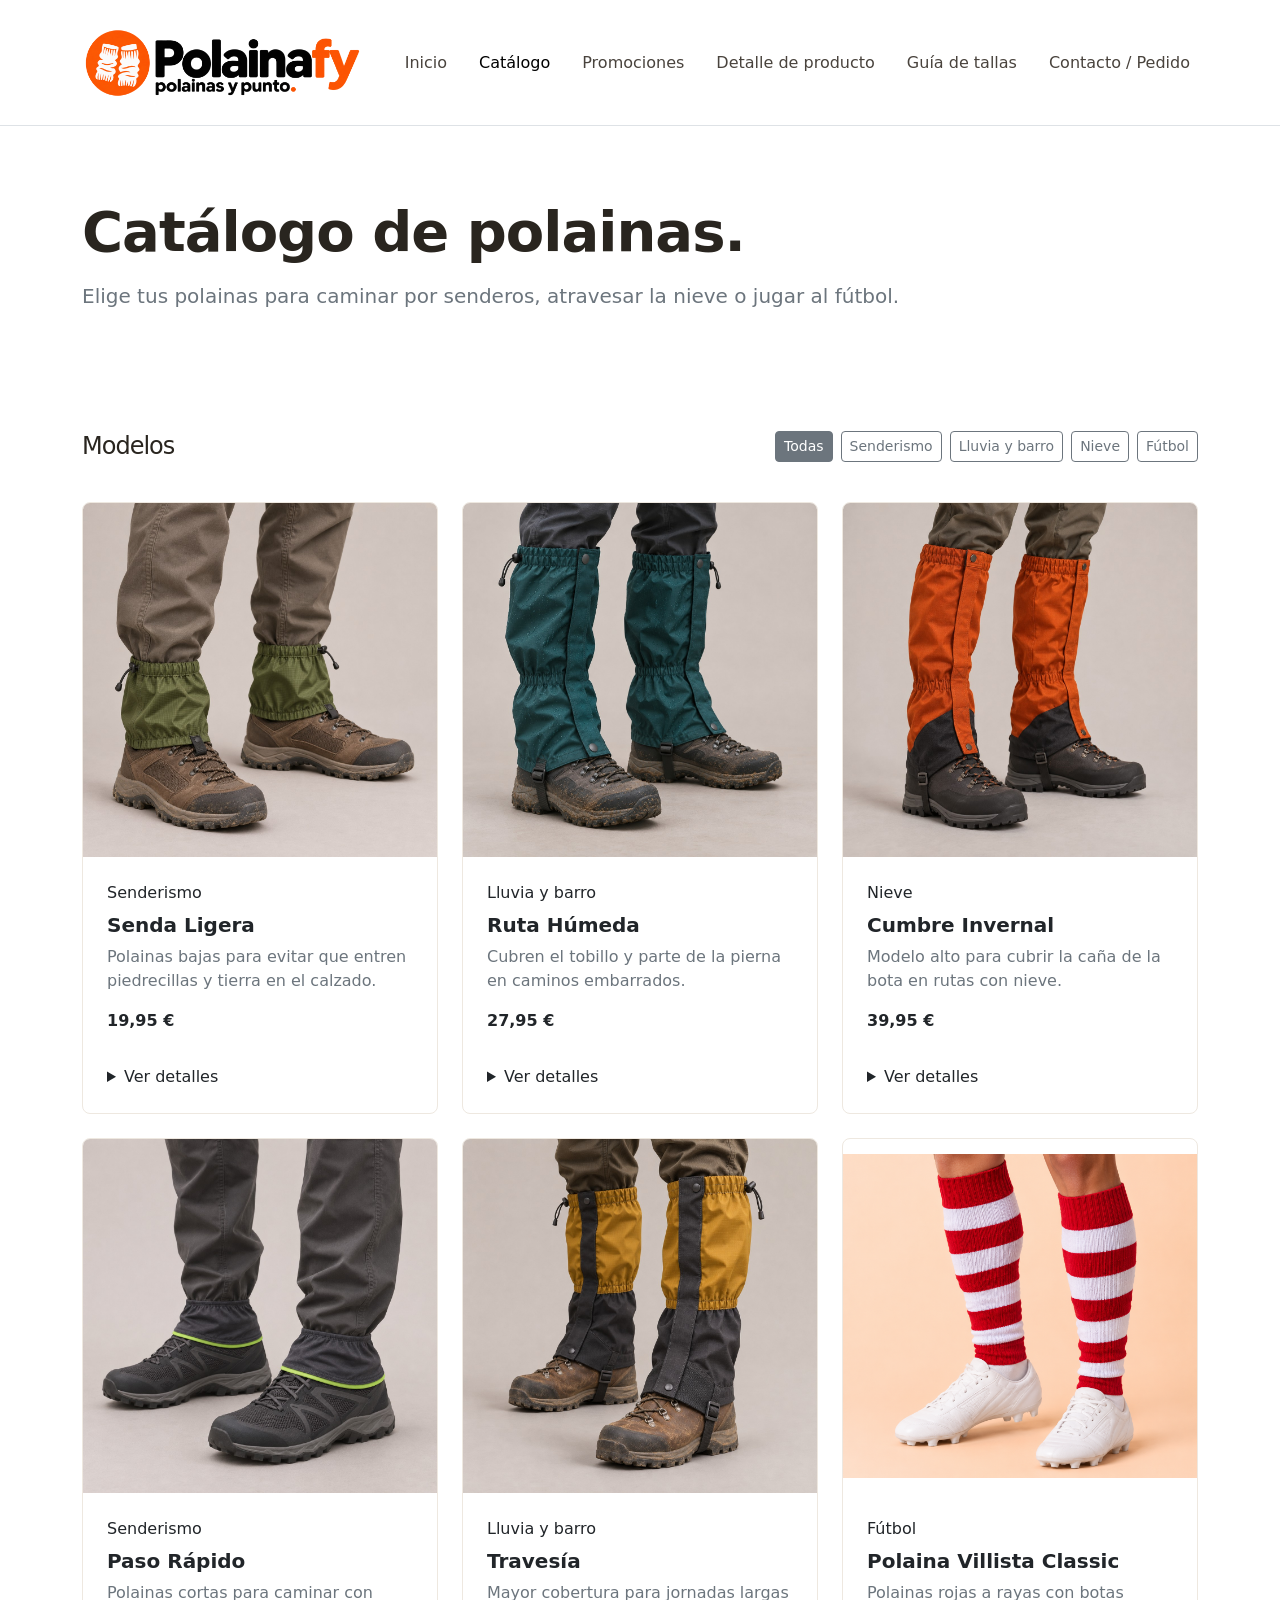
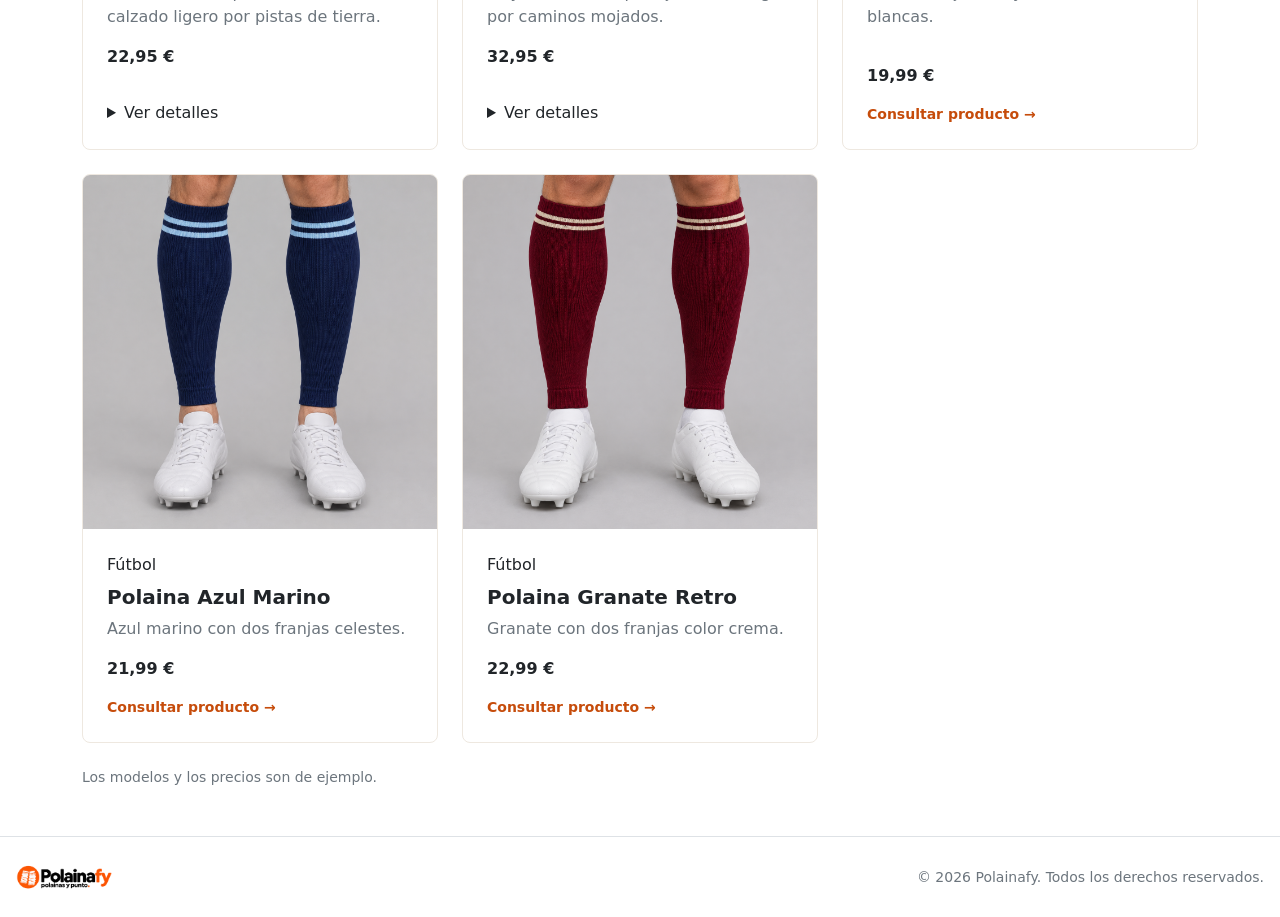
==== catalogo.html @ 109e3197 "Add scratch card functionality to promociones.js - Implemented a scratch card feature that reveals a" ====
<!DOCTYPE html>
<html lang="es">
<head>
  <meta charset="UTF-8">
  <meta name="viewport" content="width=device-width, initial-scale=1">
  <meta name="description" content="Catálogo de polainas Polainafy para senderismo, lluvia, nieve y fútbol.">
  <title>Catálogo de polainas | Polainafy</title>
  <link href="https://cdn.jsdelivr.net/npm/bootstrap@5.3.3/dist/css/bootstrap.min.css" rel="stylesheet">
  <link href="css/style.css" rel="stylesheet">

</head>
<body>
  <nav class="navbar navbar-expand-md bg-white border-bottom">
    <div class="container py-2">
      <img src="img/polainafylogo.png" alt="" class="h-25 w-25">
      <button class="navbar-toggler" type="button" data-bs-toggle="collapse" data-bs-target="#menu" aria-controls="menu" aria-expanded="false" aria-label="Abrir menú"><span class="navbar-toggler-icon"></span></button>
      <div class="collapse navbar-collapse" id="menu">
        <ul class="navbar-nav ms-auto align-items-md-center gap-md-3">
          <li class="nav-item"><a class="nav-link" href="index.html">Inicio</a></li>
          <li class="nav-item"><a class="nav-link active" aria-current="page" href="catalogo.html">Catálogo</a></li>
          <li class="nav-item"><a class="nav-link" href="promociones.html">Promociones</a></li>
          <li class="nav-item"><a class="nav-link" href="producto.html">Detalle de producto</a></li>
          <li class="nav-item"><a class="nav-link" href="guiadetallas.html">Guía de tallas</a></li>
          <li class="nav-item"><a class="nav-link" href="contacto.html">Contacto / Pedido</a></li>
        </ul>
      </div>
    </div>
  </nav>

  <main class="catalogo">
    <header class="cabecera-catalogo py-5">
      <div class="container py-md-4">
        <h1 class="display-4 fw-bold mb-3">Catálogo de <span class="acento">polainas.</span></h1>
        <p class="introduccion lead text-secondary mb-0">
          Elige tus polainas para caminar por senderos, atravesar la nieve o jugar al fútbol.
        </p>
      </div>
    </header>

    <section class="container py-5" aria-labelledby="modelos">
      <div class="controles pb-3 mb-4 d-flex flex-wrap align-items-center justify-content-between gap-3">
        <h2 id="modelos" class="h4 mb-0">Modelos</h2>
        <div id="filtros" role="group" aria-label="Filtrar modelos por actividad" hidden>
          <div class="d-flex flex-wrap gap-2">
            <button class="btn btn-sm btn-outline-secondary filtro active" type="button" data-filtro="todos" aria-pressed="true">Todas</button>
            <button class="btn btn-sm btn-outline-secondary filtro" type="button" data-filtro="senderismo" aria-pressed="false">Senderismo</button>
            <button class="btn btn-sm btn-outline-secondary filtro" type="button" data-filtro="lluvia" aria-pressed="false">Lluvia y barro</button>
            <button class="btn btn-sm btn-outline-secondary filtro" type="button" data-filtro="nieve" aria-pressed="false">Nieve</button>
            <button class="btn btn-sm btn-outline-secondary filtro" type="button" data-filtro="futbol" aria-pressed="false">Fútbol</button>
          </div>
        </div>
      </div>
      <p id="resultado-filtro" class="visually-hidden" role="status"></p>


      <div class="row row-cols-1 row-cols-sm-2 row-cols-lg-3 g-4">
        <div class="col" data-terreno="senderismo">
          <article class="card h-100">
            <div class="foto-producto ratio ratio-1x1">
              <img class="object-fit-contain" src="img/senda-ligera.jpg" alt="Polainas bajas verde oliva sobre zapatillas de montaña marrones" loading="lazy">
            </div>
            <div class="card-body p-4 d-flex flex-column">
              <p class="tipo mb-2">Senderismo</p>
              <h3 class="h5 fw-bold">Senda Ligera</h3>
              <p class="text-secondary">Polainas bajas para evitar que entren piedrecillas y tierra en el calzado.</p>
              <p class="precio fw-bold mt-auto mb-3">19,95 €</p>
              <details class="pt-3">
                <summary>Ver detalles</summary>
                <p class="text-secondary small mt-2 mb-0">Pensadas para rutas cortas por senderos secos con zapatillas de montaña.</p>
              </details>
            </div>
          </article>
        </div>

        <div class="col" data-terreno="lluvia">
          <article class="card h-100">
            <div class="foto-producto ratio ratio-1x1">
              <img class="object-fit-contain" src="img/ruta-humeda.jpg" alt="Polainas verde petróleo con gotas de agua sobre botas de senderismo" loading="lazy">
            </div>
            <div class="card-body p-4 d-flex flex-column">
              <p class="tipo mb-2">Lluvia y barro</p>
              <h3 class="h5 fw-bold">Ruta Húmeda</h3>
              <p class="text-secondary">Cubren el tobillo y parte de la pierna en caminos embarrados.</p>
              <p class="precio fw-bold mt-auto mb-3">27,95 €</p>
              <details class="pt-3">
                <summary>Ver detalles</summary>
                <p class="text-secondary small mt-2 mb-0">Recomendadas para senderos con charcos o hierba mojada. Se colocan sobre la parte superior de la bota.</p>
              </details>
            </div>
          </article>
        </div>

        <div class="col" data-terreno="nieve">
          <article class="card h-100">
            <div class="foto-producto ratio ratio-1x1">
              <img class="object-fit-contain" src="img/cumbre-invernal.jpg" alt="Polainas altas naranjas con refuerzos negros sobre botas de montaña" loading="lazy">
            </div>
            <div class="card-body p-4 d-flex flex-column">
              <p class="tipo mb-2">Nieve</p>
              <h3 class="h5 fw-bold">Cumbre Invernal</h3>
              <p class="text-secondary">Modelo alto para cubrir la caña de la bota en rutas con nieve.</p>
              <p class="precio fw-bold mt-auto mb-3">39,95 €</p>
              <details class="pt-3">
                <summary>Ver detalles</summary>
                <p class="text-secondary small mt-2 mb-0">La cobertura alta ayuda a mantener la nieve fuera de la bota al caminar.</p>
              </details>
            </div>
          </article>
        </div>

        <div class="col" data-terreno="senderismo">
          <article class="card h-100">
            <div class="foto-producto ratio ratio-1x1">
              <img class="object-fit-contain" src="img/paso-rapido.jpg" alt="Polainas cortas de color grafito con ribete lima sobre zapatillas de trail" loading="lazy">
            </div>
            <div class="card-body p-4 d-flex flex-column">
              <p class="tipo mb-2">Senderismo</p>
              <h3 class="h5 fw-bold">Paso Rápido</h3>
              <p class="text-secondary">Polainas cortas para caminar con calzado ligero por pistas de tierra.</p>
              <p class="precio fw-bold mt-auto mb-3">22,95 €</p>
              <details class="pt-3">
                <summary>Ver detalles</summary>
                <p class="text-secondary small mt-2 mb-0">Su perfil bajo cubre la abertura de la zapatilla y deja libre la parte superior del tobillo.</p>
              </details>
            </div>
          </article>
        </div>

        <div class="col" data-terreno="lluvia">
          <article class="card h-100">
            <div class="foto-producto ratio ratio-1x1">
              <img class="object-fit-contain" src="img/travesia.jpg" alt="Polainas largas de color ocre y gris sobre botas de cuero" loading="lazy">
            </div>
            <div class="card-body p-4 d-flex flex-column">
              <p class="tipo mb-2">Lluvia y barro</p>
              <h3 class="h5 fw-bold">Travesía</h3>
              <p class="text-secondary">Mayor cobertura para jornadas largas por caminos mojados.</p>
              <p class="precio fw-bold mt-auto mb-3">32,95 €</p>
              <details class="pt-3">
                <summary>Ver detalles</summary>
                <p class="text-secondary small mt-2 mb-0">Cubre la caña de la bota y la parte baja del pantalón en rutas con vegetación húmeda.</p>
              </details>
            </div>
          </article>
        </div>
        <div class="col" data-terreno="futbol">
          <article class="card h-100">
            <div class="foto-producto ratio ratio-1x1">
              <img class="object-fit-contain" src="img/Polainas Rayadas Rojas con Botas Blancas.png" alt="Polainas rojas a rayas con botas blancas." loading="lazy">
            </div>
            <div class="card-body p-4 d-flex flex-column">
              <p class="tipo mb-2">Fútbol</p>
              <h3 class="h5 fw-bold">Polaina Villista Classic</h3>
              <p class="text-secondary">Polainas rojas a rayas con botas blancas.</p>
              <p class="precio fw-bold mt-auto mb-3">19,99 €</p>
              <a href="producto.html" class="enlace">Consultar producto <span aria-hidden="true">→</span></a>
            </div>
          </article>
        </div>

        <div class="col" data-terreno="futbol">
          <article class="card h-100">
            <div class="foto-producto ratio ratio-1x1">
              <img class="object-fit-contain" src="img/polaina-azul-marino.png" alt="Azul marino con dos franjas celestes." loading="lazy">
            </div>
            <div class="card-body p-4 d-flex flex-column">
              <p class="tipo mb-2">Fútbol</p>
              <h3 class="h5 fw-bold">Polaina Azul Marino</h3>
              <p class="text-secondary">Azul marino con dos franjas celestes.</p>
              <p class="precio fw-bold mt-auto mb-3">21,99 €</p>
              <a href="producto-azul-marino.html" class="enlace">Consultar producto <span aria-hidden="true">→</span></a>
            </div>
          </article>
        </div>

        <div class="col" data-terreno="futbol">
          <article class="card h-100">
            <div class="foto-producto ratio ratio-1x1">
              <img class="object-fit-contain" src="img/polaina-granate-retro.png" alt="Granate con dos franjas color crema." loading="lazy">
            </div>
            <div class="card-body p-4 d-flex flex-column">
              <p class="tipo mb-2">Fútbol</p>
              <h3 class="h5 fw-bold">Polaina Granate Retro</h3>
              <p class="text-secondary">Granate con dos franjas color crema.</p>
              <p class="precio fw-bold mt-auto mb-3">22,99 €</p>
              <a href="producto-granate-retro.html" class="enlace">Consultar producto <span aria-hidden="true">→</span></a>
            </div>
          </article>
        </div>
      </div>
      <p class="small text-secondary mt-4 mb-0">Los modelos y los precios son de ejemplo.</p>
    </section>
  </main>

  <footer class="border-top py-4">
    <div class="container-fluid d-flex flex-column flex-sm-row align-items-start align-items-sm-center justify-content-between gap-2 px-3">
      <a href="index.html">
        <img src="img/polainafylogo.png" alt="Polainafy, inicio" width="96" class="d-block h-auto">
      </a>
      <small class="text-secondary">© 2026 Polainafy. Todos los derechos reservados.</small>
    </div>
  </footer>

  <script src="https://cdn.jsdelivr.net/npm/bootstrap@5.3.3/dist/js/bootstrap.bundle.min.js"></script>
  <script>
    const filtros = document.querySelector('#filtros');
    const botones = filtros.querySelectorAll('[data-filtro]');
    const tarjetas = document.querySelectorAll('[data-terreno]');
    const resultado = document.querySelector('#resultado-filtro');

    // Muestra las tarjetas que coinciden con el terreno seleccionado.
    botones.forEach((boton) => {
      boton.addEventListener('click', () => {
        const terreno = boton.dataset.filtro;
        let visibles = 0;

        tarjetas.forEach((tarjeta) => {
          const coincide = terreno === 'todos' || tarjeta.dataset.terreno === terreno;
          tarjeta.hidden = !coincide;
          if (coincide) visibles += 1;
        });

        botones.forEach((opcion) => {
          const activo = opcion === boton;
          opcion.classList.toggle('active', activo);
          opcion.setAttribute('aria-pressed', String(activo));
        });

        resultado.textContent = visibles === 1 ? '1 modelo visible' : visibles + ' modelos visibles';
      });
    });

    filtros.hidden = false;
  </script>
</body>
</html>
---- css/style.css ----
/* Colores y estilos propios, sobre Bootstrap 5. */
:root { --naranja: #c64c0b; --suave: #fff6ed; }
html { scroll-behavior: smooth; scroll-padding-top: 20px; }
body { color: #29251f; }
h1, h2 { letter-spacing: -1px; }
h2 { font-weight: 700; line-height: 1.25; }
.logo-placeholder { border: 2px dashed #d7834e; border-radius: 5px; padding: 10px 22px; color: var(--naranja); font-size: 15px; font-weight: 700; letter-spacing: 2px; }
.nav-link { color: #49433d; }
.nav-link:hover, .texto-naranja, .enlace { color: var(--naranja); }
.btn-naranja { background: var(--naranja); color: white; border: 1px solid var(--naranja); padding: 10px 23px; }
.btn-naranja:hover { background: #a53d06; border-color: #a53d06; color: white; }
.banner { background: var(--suave); padding: 34px 0; }
.etiqueta { color: var(--naranja); font-size: 12px; font-weight: 700; letter-spacing: 2px; margin-bottom: 16px; }
.seccion { padding-top: 72px; padding-bottom: 72px; }
.fondo-suave { background: #faf9f7; }
.card { border: 1px solid #eee8e0; border-radius: 8px; overflow: hidden; }
.enlace { font-size: 14px; font-weight: 600; text-decoration: none; }
.enlace:hover { text-decoration: underline; }
.banner-ilustracion { height: 330px; position: relative; background: #ffe5cd; border-radius: 48% 48% 12px 12px; }
.bolsa { position: absolute; bottom: 48px; border-radius: 3px 3px 9px 9px; box-shadow: 8px 10px 0 #71300b12; }
.bolsa::before { content: ''; position: absolute; width: 45%; height: 48px; border: 8px solid #a6410b; border-bottom: 0; border-radius: 40px 40px 0 0; left: 27%; top: -40px; }
.bolsa-grande { width: 155px; height: 176px; background: #eb762e; left: 45%; transform: rotate(8deg); display: grid; place-items: center; color: white; font-weight: 700; font-size: 32px; }
.bolsa-pequena { width: 115px; height: 125px; left: 15%; background: #ffb471; transform: rotate(-10deg); }
.sello { position: absolute; bottom: 15px; left: 0; right: 0; text-align: center; font-size: 12px; color: #8b481f; }
.producto-imagen { height: 210px; background: #faeadd; display: grid; place-items: center; }
.variante { background: #f2eee6; }
.objeto { background: #dc743a; box-shadow: 10px 12px 0 #9b4b2114; }
.taza { width: 90px; height: 88px; border-radius: 5px 5px 26px 26px; position: relative; }
.taza::after { content: ''; position: absolute; width: 38px; height: 47px; border: 12px solid #dc743a; border-left: 0; border-radius: 0 25px 25px 0; right: -29px; top: 10px; }
.libreta { width: 89px; height: 122px; border-radius: 3px 8px 8px 3px; border-left: 9px solid #a34d25; transform: rotate(-10deg); }
.botella { width: 59px; height: 120px; border-radius: 16px 16px 13px 13px; position: relative; }
.botella::before { content: ''; position: absolute; width: 32px; height: 17px; top: -14px; left: 14px; border-radius: 5px 5px 0 0; background: #98491f; }
a:focus-visible, button:focus-visible { outline: 3px solid #8d3606; outline-offset: 4px; }
@media (max-width: 767px) { .banner { padding: 12px 0; } .banner-ilustracion { max-width: 360px; margin: auto; height: 290px; } .seccion { padding-top: 48px; padding-bottom: 48px; } .navbar-nav { padding-top: 16px; gap: 6px; } }
@media (prefers-reduced-motion: reduce) { html { scroll-behavior: auto; } }

/* Carrusel sencillo con los controles a ambos lados. */
.carrusel { position: relative; border-radius: 10px; overflow: hidden; background: #ffe5cd; }
.carrusel img { display: block; width: 100%; height: 330px; object-fit: cover; }
.control-carrusel { position: absolute; top: 50%; transform: translateY(-50%); border: 0; border-radius: 50%; width: 42px; height: 42px; background: white; color: #a53d06; font-size: 22px; cursor: pointer; }
.control-carrusel:hover { background: #fff0e3; }
.anterior { left: 10px; }
.siguiente { right: 10px; }
.contador-fotos { position: absolute; bottom: 10px; left: 50%; transform: translateX(-50%); margin: 0; padding: 4px 12px; border-radius: 20px; background: #29251fe6; color: white; font-size: 12px; }
@media (max-width: 767px) { .carrusel img { height: 290px; } }
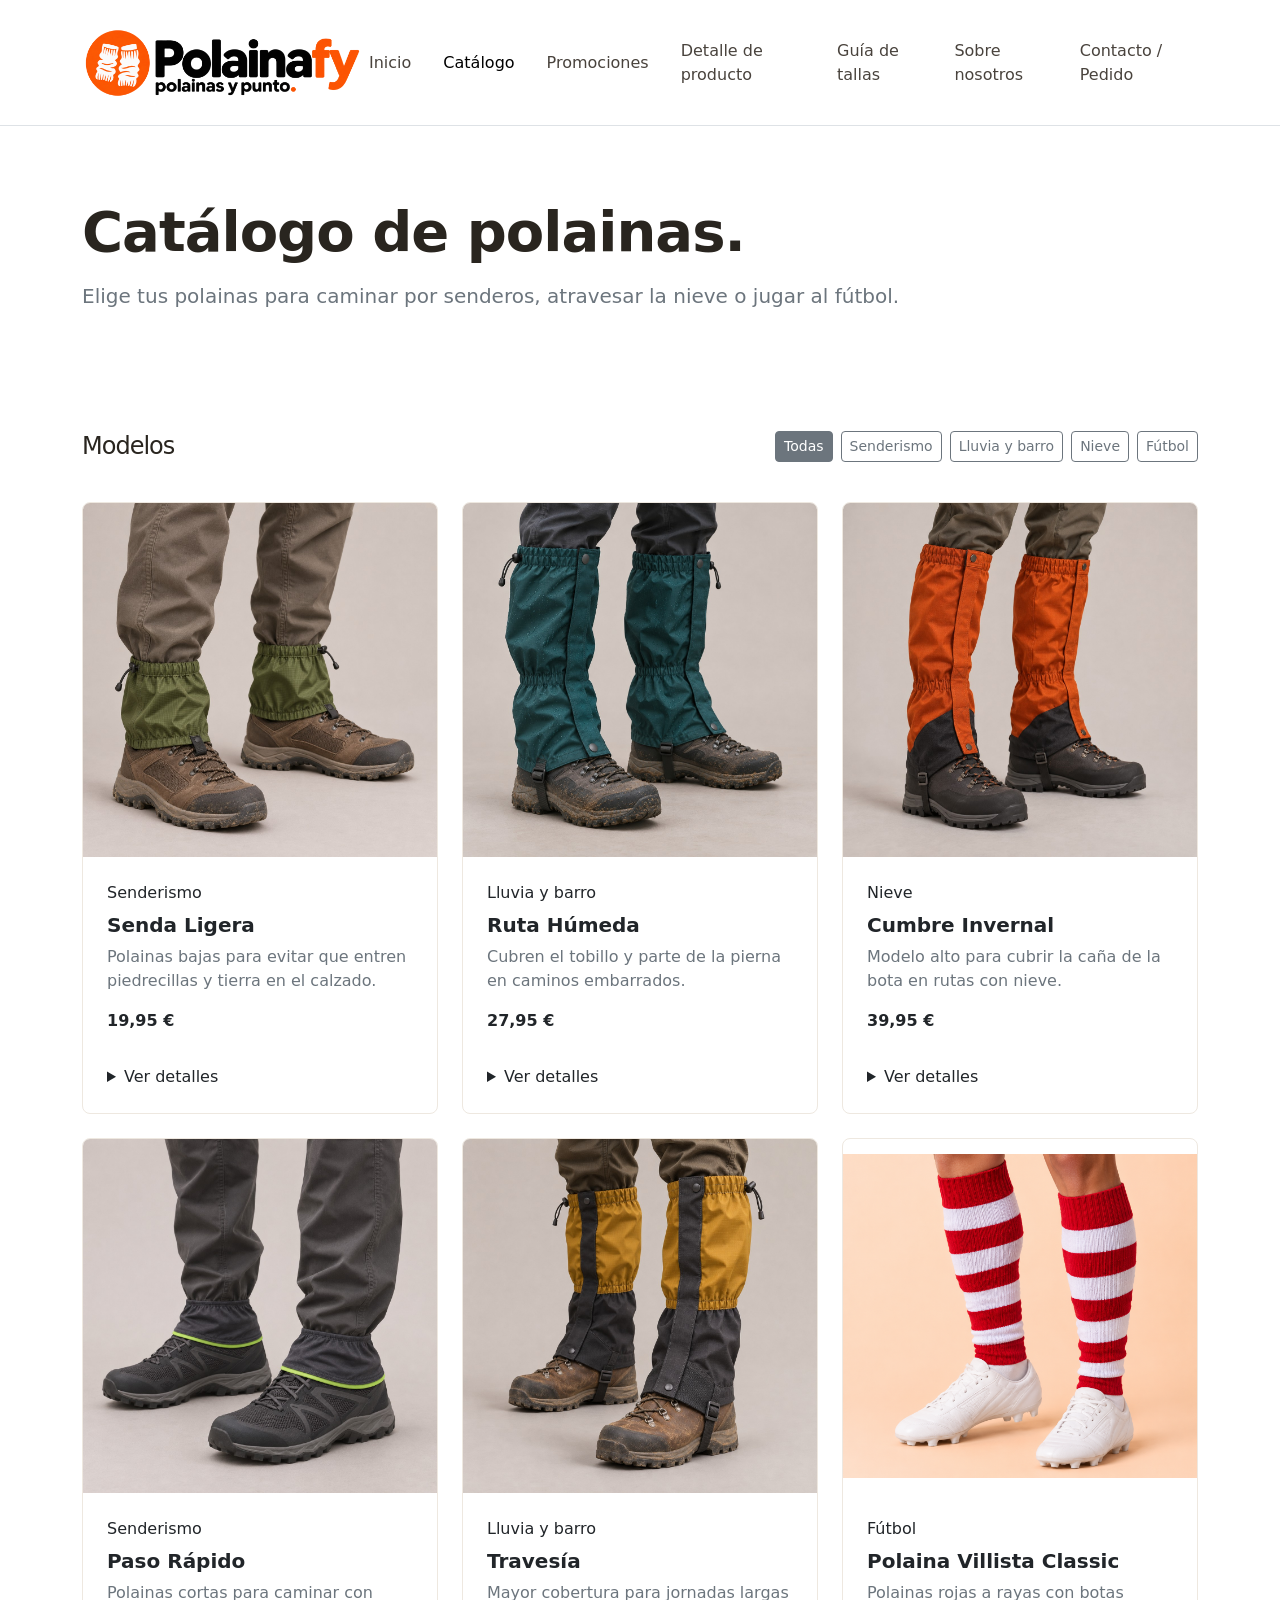
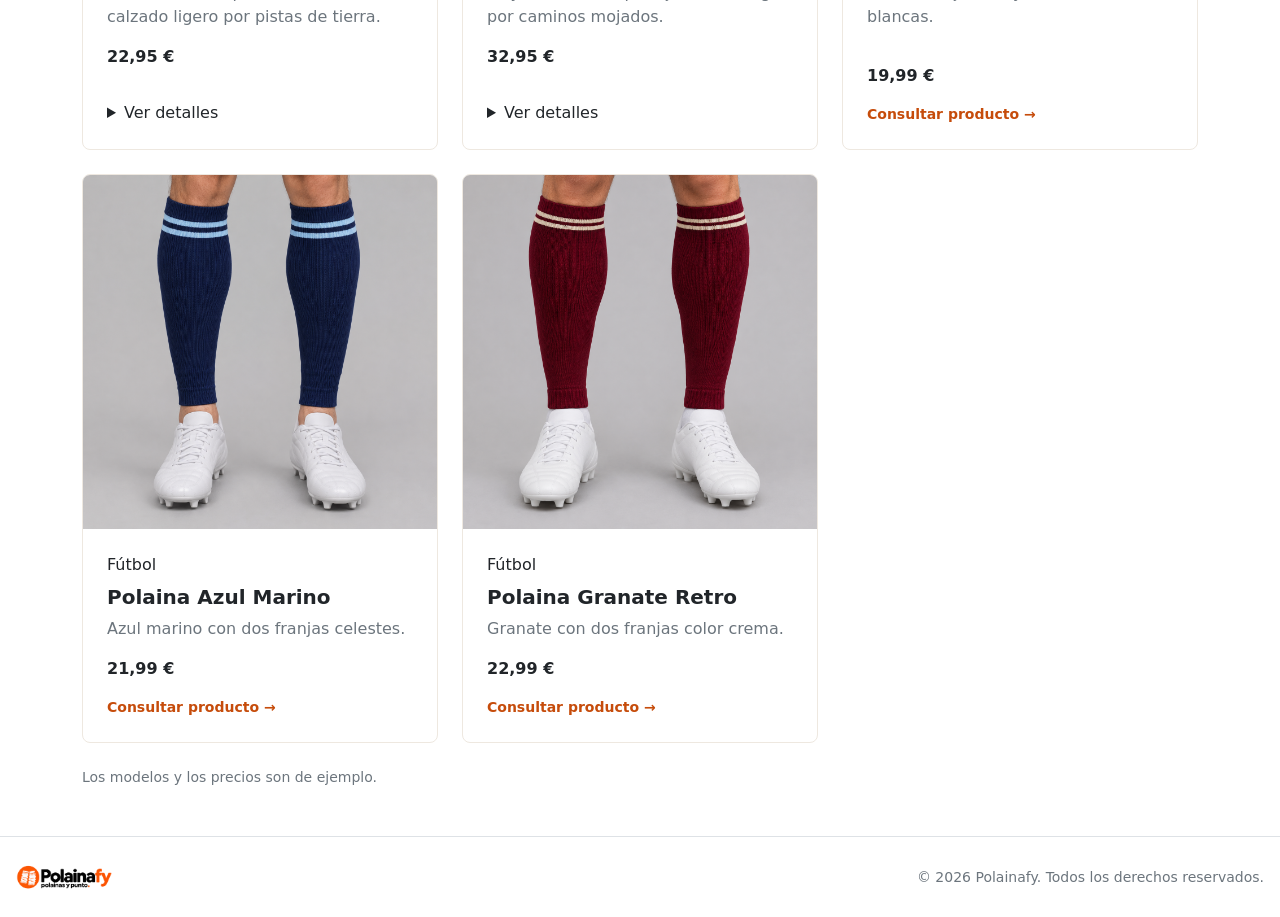
==== commit 259c3541: "Añadidos los archivos definitivos Agregado 'sobrenosotros.html', agregado el enlace 'Sobre nosotros'" ====
--- a/catalogo.html
+++ b/catalogo.html
@@ -21,6 +21,7 @@
           <li class="nav-item"><a class="nav-link" href="promociones.html">Promociones</a></li>
           <li class="nav-item"><a class="nav-link" href="producto.html">Detalle de producto</a></li>
           <li class="nav-item"><a class="nav-link" href="guiadetallas.html">Guía de tallas</a></li>
+          <li class="nav-item"><a class="nav-link" href="sobrenosotros.html">Sobre nosotros</a></li>
           <li class="nav-item"><a class="nav-link" href="contacto.html">Contacto / Pedido</a></li>
         </ul>
       </div>
--- a/css/style.css
+++ b/css/style.css
@@ -43,3 +43,50 @@
 .siguiente { right: 10px; }
 .contador-fotos { position: absolute; bottom: 10px; left: 50%; transform: translateX(-50%); margin: 0; padding: 4px 12px; border-radius: 20px; background: #29251fe6; color: white; font-size: 12px; }
 @media (max-width: 767px) { .carrusel img { height: 290px; } }
+
+/* Imágenes de tarjetas y fichas de producto. */
+.foto-destacada { aspect-ratio: 1 / 1; }
+.producto-imagen--detalle { height: 460px; }
+.producto-imagen--detalle > img {
+  max-height: 100%;
+  width: 100%;
+  object-fit: contain;
+}
+
+/* Rasca de promociones. */
+.rasca {
+  box-sizing: border-box;
+  max-width: 30rem;
+  margin-inline: auto;
+  padding: clamp(1rem, 4vw, 2rem);
+  border: 1px solid #e5d4bf;
+  border-radius: 1rem;
+  background: white;
+}
+.rasca-marca { color: var(--naranja); font-weight: 700; letter-spacing: .1em; }
+.rasca-marca span, .rasca-nota { color: #665a50; }
+.rasca-zona {
+  position: relative;
+  width: 100%;
+  aspect-ratio: 400 / 145;
+  overflow: hidden;
+  border-radius: .6rem;
+  background: #fff1df;
+}
+.rasca-premio, #cubierta-rasca {
+  position: absolute;
+  inset: 0;
+  width: 100%;
+  height: 100%;
+}
+.rasca-premio:not([hidden]) {
+  display: grid;
+  align-content: center;
+  justify-items: center;
+  gap: .25rem;
+}
+.rasca-premio strong { font-size: clamp(1.15rem, 3vw, 1.6rem); }
+.rasca-premio code { color: #883608; font-size: 1rem; }
+#cubierta-rasca { touch-action: none; cursor: crosshair; }
+.rasca-boton { background-color: var(--naranja); color: white; }
+.rasca-boton:hover, .rasca-boton:focus-visible { background-color: #a53d06; color: white; }
